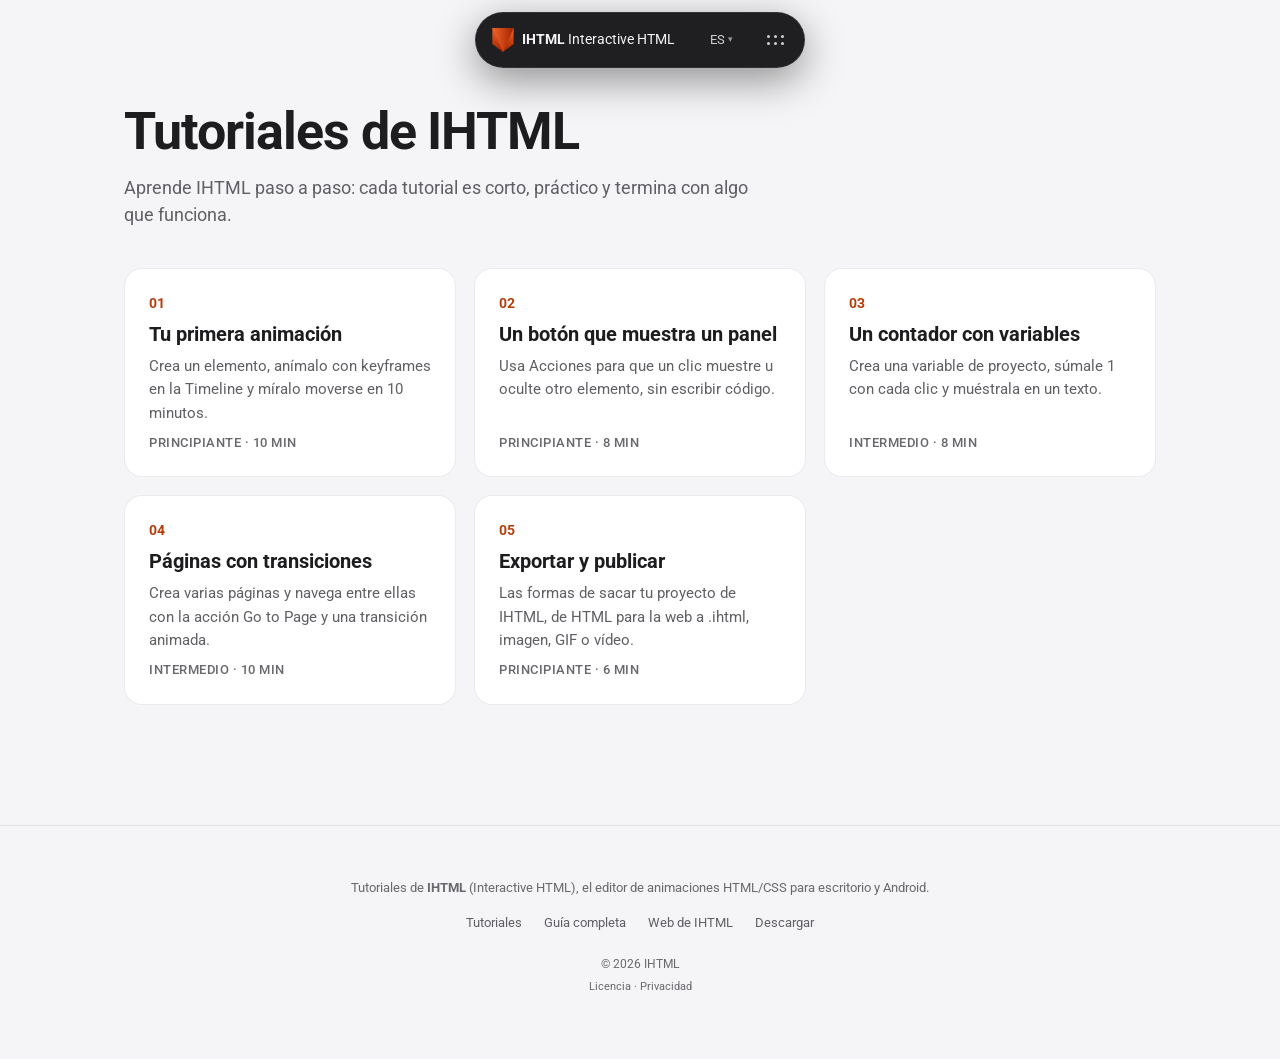
==== index.html @ 7f248a96 "Web de tutoriales de IHTML (es + en): 5 tutoriales iniciales Co-Authored-By: Claude Opus 5.5 <norepl" ====
<!doctype html>
<html lang="es">
  <head>
    <meta charset="UTF-8" />
    <meta name="viewport" content="width=device-width, initial-scale=1.0" />
    <title>Tutoriales de IHTML — aprende a animar HTML sin código</title>
    <meta name="description" content="Tutoriales paso a paso de IHTML (Interactive HTML): animaciones con keyframes, botones interactivos, variables, páginas y exportación a HTML." />
    <meta name="robots" content="index, follow" />
    <link rel="canonical" href="https://ihtml.es/" />
    <link rel="alternate" hreflang="es" href="https://ihtml.es/" />
    <link rel="alternate" hreflang="en" href="https://ihtml.es/en/" />
    <link rel="alternate" hreflang="x-default" href="https://ihtml.es/" />
    <link rel="icon" type="image/svg+xml" href="assets/favicon.svg" />
    <meta property="og:type" content="website" />
    <meta property="og:site_name" content="Tutoriales de IHTML" />
    <meta property="og:locale" content="es_ES" />
    <meta property="og:title" content="Tutoriales de IHTML — aprende a animar HTML sin código" />
    <meta property="og:description" content="Tutoriales paso a paso de IHTML (Interactive HTML): animaciones con keyframes, botones interactivos, variables, páginas y exportación a HTML." />
    <meta property="og:url" content="https://ihtml.es/" />
    <meta property="og:image" content="https://ihtml.eu/assets/og-image.png" />
    <meta name="twitter:card" content="summary_large_image" />
    <link rel="preconnect" href="https://fonts.googleapis.com" />
    <link rel="preconnect" href="https://fonts.gstatic.com" crossorigin />
    <link href="https://fonts.googleapis.com/css2?family=Roboto:wght@400;500;700&display=swap" rel="stylesheet" />
    <link rel="stylesheet" href="assets/estilos.css" />
    <link rel="stylesheet" href="assets/tutorial.css" />
    <script type="application/ld+json">
{
  "@context": "https://schema.org",
  "@type": "CollectionPage",
  "name": "Tutoriales de IHTML",
  "description": "Tutoriales paso a paso de IHTML (Interactive HTML): animaciones con keyframes, botones interactivos, variables, páginas y exportación a HTML.",
  "inLanguage": "es",
  "url": "https://ihtml.es/",
  "hasPart": [
    {
      "@type": "HowTo",
      "name": "Tu primera animación",
      "url": "https://ihtml.es/primera-animacion.html"
    },
    {
      "@type": "HowTo",
      "name": "Un botón que muestra un panel",
      "url": "https://ihtml.es/boton-interactivo.html"
    },
    {
      "@type": "HowTo",
      "name": "Un contador con variables",
      "url": "https://ihtml.es/contador.html"
    },
    {
      "@type": "HowTo",
      "name": "Páginas con transiciones",
      "url": "https://ihtml.es/paginas-transiciones.html"
    },
    {
      "@type": "HowTo",
      "name": "Exportar y publicar",
      "url": "https://ihtml.es/exportar-publicar.html"
    }
  ]
}
    </script>
  </head>
  <body>
    <a class="skip-link" href="#contenido">Saltar al contenido</a>
    <header class="island">
      <button class="island-dot" aria-label="Menú" aria-expanded="false"></button>
      <a class="brand" href="index.html">
        <svg viewBox="0 0 555 625" aria-hidden="true" focusable="false">
          <defs>
            <linearGradient id="logoGrad" x1="277" y1="0" x2="277" y2="625" gradientUnits="userSpaceOnUse">
              <stop stop-color="#f16529" />
              <stop offset="1" stop-color="#a12100" />
            </linearGradient>
            <linearGradient id="logoGradH" x1="0" y1="312" x2="555" y2="312" gradientUnits="userSpaceOnUse">
              <stop stop-color="#f16529" />
              <stop offset="1" stop-color="#a12100" />
            </linearGradient>
          </defs>
          <path fill="url(#logoGrad)" d="M0 0H554.15V416.48L277.07 624.08 0 416.48Z" />
          <path fill="url(#logoGradH)" d="M554.15 0 277.07 624.08 0 0Z" />
        </svg>
        <span class="logo-text"><b>IHTML</b>&nbsp;Interactive HTML</span>
      </a>
      <div class="island-menu-wrap">
        <nav class="island-menu">
          <a href="index.html" class="is-activo">Tutoriales</a>
          <a href="https://ihtml.eu/es/guia-usuario.html">Guía completa</a>
          <a href="https://ihtml.eu/es/">Web de IHTML</a>
          <a class="is-cta" href="https://ihtml.eu/es/descargas.html">Descargar</a>
        </nav>
      </div>
      <div class="lang-switch">
        <button class="lang-switch-btn" type="button" aria-label="Idioma: Español" aria-haspopup="true" aria-expanded="false">
          ES<span class="lang-switch-caret" aria-hidden="true">▾</span>
        </button>
        <div class="lang-switch-menu">
          <a href="en/index.html" lang="en">English</a>
          <a href="#" class="is-activo" lang="es">Español</a>
        </div>
      </div>
    </header>

    <div class="wrap">
      <main id="contenido" class="tutoriales">
        <h1>Tutoriales de IHTML</h1>
        <p class="intro">Aprende IHTML paso a paso: cada tutorial es corto, práctico y termina con algo que funciona.</p>
        <div class="tuto-grid">
        <a class="tuto-card" href="primera-animacion.html">
          <span class="tuto-num">01</span>
          <h2>Tu primera animación</h2>
          <p>Crea un elemento, anímalo con keyframes en la Timeline y míralo moverse en 10 minutos.</p>
          <span class="tuto-meta">Principiante · 10 min</span>
        </a>
        <a class="tuto-card" href="boton-interactivo.html">
          <span class="tuto-num">02</span>
          <h2>Un botón que muestra un panel</h2>
          <p>Usa Acciones para que un clic muestre u oculte otro elemento, sin escribir código.</p>
          <span class="tuto-meta">Principiante · 8 min</span>
        </a>
        <a class="tuto-card" href="contador.html">
          <span class="tuto-num">03</span>
          <h2>Un contador con variables</h2>
          <p>Crea una variable de proyecto, súmale 1 con cada clic y muéstrala en un texto.</p>
          <span class="tuto-meta">Intermedio · 8 min</span>
        </a>
        <a class="tuto-card" href="paginas-transiciones.html">
          <span class="tuto-num">04</span>
          <h2>Páginas con transiciones</h2>
          <p>Crea varias páginas y navega entre ellas con la acción Go to Page y una transición animada.</p>
          <span class="tuto-meta">Intermedio · 10 min</span>
        </a>
        <a class="tuto-card" href="exportar-publicar.html">
          <span class="tuto-num">05</span>
          <h2>Exportar y publicar</h2>
          <p>Las formas de sacar tu proyecto de IHTML, de HTML para la web a .ihtml, imagen, GIF o vídeo.</p>
          <span class="tuto-meta">Principiante · 6 min</span>
        </a>
        </div>
      </main>
    </div>

    <footer>
      <p>Tutoriales de <b>IHTML</b> (Interactive HTML), el editor de animaciones HTML/CSS para escritorio y Android.</p>
      <div class="docs">
        <a href="index.html">Tutoriales</a>
        <a href="https://ihtml.eu/es/guia-usuario.html">Guía completa</a>
        <a href="https://ihtml.eu/es/">Web de IHTML</a>
        <a href="https://ihtml.eu/es/descargas.html">Descargar</a>
      </div>
      <p class="footer-credit">© 2026 IHTML</p>
      <p class="legal-links"><a href="https://ihtml.eu/es/licencia.html">Licencia</a> · <a href="https://ihtml.eu/es/privacidad.html">Privacidad</a></p>
    </footer>

    <script>
      const isla = document.querySelector('.island');
      const islaBot = document.querySelector('.island-dot');
      if (isla && islaBot) {
        islaBot.addEventListener('click', () => {
          const abierto = isla.classList.toggle('is-abierto');
          islaBot.setAttribute('aria-expanded', abierto);
        });
        document.addEventListener('click', (e) => {
          if (isla.contains(e.target)) return;
          isla.classList.remove('is-abierto');
          islaBot.setAttribute('aria-expanded', 'false');
        });
      }
      document.querySelectorAll('.lang-switch').forEach((ls) => {
        const btn = ls.querySelector('.lang-switch-btn');
        btn.addEventListener('click', (e) => {
          e.stopPropagation();
          const open = ls.classList.toggle('is-abierto');
          btn.setAttribute('aria-expanded', open);
        });
      });
      document.addEventListener('click', (e) => {
        document.querySelectorAll('.lang-switch.is-abierto').forEach((ls) => {
          if (ls.contains(e.target)) return;
          ls.classList.remove('is-abierto');
          ls.querySelector('.lang-switch-btn').setAttribute('aria-expanded', 'false');
        });
      });
    </script>
  </body>
</html>
---- assets/estilos.css ----
/* ============================================================
   IHTML — sitio web · estética Apple (claro, aire, tipografía)
   ============================================================ */

:root {
  --bg: #f5f5f7;
  --bg-alt: #ffffff;
  --ink: #1d1d1f;
  --ink-2: #5f5f64;
  --ink-3: #68686d;
  --line: rgba(0, 0, 0, 0.08);
  --line-strong: rgba(0, 0, 0, 0.14);
  --accent: #f97316;
  /* Naranja para TEXTO sobre fondo claro (WCAG AA 4.5:1); --accent queda para fondos/bordes/logo. */
  --accent-text: #b93d0a;
  --accent-2: #fbbf24;
  --grad: linear-gradient(120deg, #f97316, #fbbf24);
  --dark: #000000;
  --dark-card: #161617;
  --font: Roboto, -apple-system, BlinkMacSystemFont, 'Segoe UI', Arial, sans-serif;
  --mono: ui-monospace, 'SF Mono', 'Cascadia Mono', Consolas, Menlo, monospace;
  --radius: 18px;
}

* {
  box-sizing: border-box;
}

html {
  scroll-behavior: smooth;
}

body {
  margin: 0;
  background: var(--bg);
  color: var(--ink);
  font-family: var(--font);
  font-size: 17px;
  line-height: 1.5;
  -webkit-font-smoothing: antialiased;
  text-rendering: optimizeLegibility;
}

::selection {
  background: rgba(249, 115, 22, 0.22);
}

a {
  color: inherit;
}

.container {
  max-width: 1080px;
  margin: 0 auto;
  padding: 0 24px;
}

/* ---------- Navegación: Dynamic Island (estilo Apple) ---------- */

.island {
  position: fixed;
  top: 12px;
  /* Centrada con left/right + margin auto (NO left:50% + translateX): con
     left:50% el navegador le da solo media pantalla de ancho disponible y
     el menu abierto se cortaba ("Pre...", sin "Suscribirme") aun en 1280px. */
  left: 12px;
  right: 12px;
  margin-inline: auto;
  width: fit-content;
  z-index: 100;
  display: flex;
  align-items: center;
  gap: 12px;
  max-width: calc(100vw - 24px);
  padding: 10px 16px;
  border-radius: 999px;
  background: rgba(20, 20, 23, 0.95);
  -webkit-backdrop-filter: blur(26px) saturate(180%);
  backdrop-filter: blur(26px) saturate(180%);
  border: 1px solid rgba(255, 255, 255, 0.09);
  box-shadow: 0 12px 40px rgba(0, 0, 0, 0.42);
  color: #f5f5f7;
}

/* Botón que abre/cierra el menú en touch (sin :hover) — antes era un
   punto naranja pulsante, después 2 líneas. Ahora: grilla de 6 puntos
   (icono "más opciones"), a la derecha del todo (order al final del
   flex del .island) y con más espacio de respiro alrededor. La caja
   entera es el área de clic real — los puntos son solo el dibujo. */
.island-dot {
  order: 10;
  position: relative;
  flex: none;
  width: 26px;
  height: 20px;
  margin-left: 6px;
  padding: 0;
  border: none;
  background: transparent;
  cursor: pointer;
}

.island-dot::before {
  content: '';
  position: absolute;
  top: 5px;
  left: 5px;
  width: 3px;
  height: 3px;
  border-radius: 50%;
  background: rgba(245, 245, 247, 0.82);
  box-shadow:
    7px 0 0 rgba(245, 245, 247, 0.82),
    14px 0 0 rgba(245, 245, 247, 0.82),
    0 7px 0 rgba(245, 245, 247, 0.82),
    7px 7px 0 rgba(245, 245, 247, 0.82),
    14px 7px 0 rgba(245, 245, 247, 0.82);
}

.island .brand {
  display: flex;
  align-items: center;
  gap: 8px;
  text-decoration: none;
  color: #f5f5f7;
}

.island .brand svg {
  width: 22px;
  height: 24px;
  display: block;
}

.island .logo-text {
  font-size: 14px;
  color: #f5f5f7;
  /* "IHTML Interactive HTML" siempre en UNA linea (antes "HTML" caia abajo). */
  white-space: nowrap;
}

.island .brand {
  flex: none;
}

.island-menu-wrap {
  display: grid;
  grid-template-columns: 0fr;
  opacity: 0;
  pointer-events: none;
  transition:
    grid-template-columns 0.55s cubic-bezier(0.32, 0.72, 0, 1),
    opacity 0.3s ease;
}

.island.is-abierto .island-menu-wrap {
  grid-template-columns: 1fr;
  opacity: 1;
  pointer-events: auto;
}

.island-menu {
  overflow: hidden;
  white-space: nowrap;
  display: flex;
  align-items: center;
  gap: 2px;
}

.island-menu a {
  font-size: 13px;
  color: rgba(245, 245, 247, 0.82);
  text-decoration: none;
  padding: 7px 11px;
  border-radius: 999px;
  opacity: 0;
  transform: translateX(-10px);
  transition:
    opacity 0.35s ease,
    transform 0.5s cubic-bezier(0.32, 0.72, 0, 1),
    color 0.2s ease,
    background 0.2s ease;
}

.island.is-abierto .island-menu a {
  opacity: 1;
  transform: none;
}

.island.is-abierto .island-menu a:nth-child(1) {
  transition-delay: 0.04s;
}
.island.is-abierto .island-menu a:nth-child(2) {
  transition-delay: 0.09s;
}
.island.is-abierto .island-menu a:nth-child(3) {
  transition-delay: 0.14s;
}
.island.is-abierto .island-menu a:nth-child(4) {
  transition-delay: 0.19s;
}
.island.is-abierto .island-menu a:nth-child(5) {
  transition-delay: 0.24s;
}
.island.is-abierto .island-menu a:nth-child(6) {
  transition-delay: 0.29s;
}
.island.is-abierto .island-menu a:nth-child(7) {
  transition-delay: 0.34s;
}

.island-menu a:hover {
  color: #fff;
  background: rgba(255, 255, 255, 0.1);
}

.island-menu a.is-activo {
  color: #fbbf24;
}

.island-menu a.is-cta {
  background: var(--accent);
  color: #fff;
  font-weight: 500;
}

.island-menu a.is-cta:hover {
  background: #fb923c;
}

@media (hover: hover) {
  .island:hover .island-menu-wrap {
    grid-template-columns: 1fr;
    opacity: 1;
    pointer-events: auto;
    visibility: visible;
  }
  .island:hover .island-menu a {
    opacity: 1;
    transform: none;
  }
}

/* ---------- Hero ---------- */

.hero {
  padding: 160px 24px 0;
  text-align: center;
}

.hero h1 {
  font-size: clamp(44px, 7vw, 82px);
  font-weight: 700;
  letter-spacing: -0.035em;
  line-height: 1.03;
  margin: 20px auto 18px;
  max-width: 950px;
}

.grad {
  /* Degradado del titulo: >= 3:1 sobre el fondo claro en todo el recorrido
     (WCAG 1.4.3, texto grande). El de --grad (naranja->amarillo) bajaba a 1.5:1. */
  background: linear-gradient(120deg, #ea580c, #c2410c);
  -webkit-background-clip: text;
  background-clip: text;
  color: transparent;
}

.hero .tagline {
  font-size: clamp(17px, 2vw, 21px);
  line-height: 1.55;
  color: var(--ink-2);
  max-width: 660px;
  margin: 0 auto;
}

.ctas {
  display: flex;
  flex-wrap: wrap;
  gap: 12px;
  justify-content: center;
  margin-top: 30px;
}

/* ---------- Botones (píldoras estilo Apple) ---------- */

.btn {
  display: inline-flex;
  align-items: center;
  gap: 6px;
  border-radius: 980px;
  padding: 12px 24px;
  font-size: 15px;
  font-weight: 500;
  text-decoration: none;
  transition:
    transform 0.2s ease,
    background 0.2s ease,
    box-shadow 0.2s ease,
    opacity 0.2s ease;
}

.btn.primario {
  background: var(--ink);
  color: #fff;
}

.btn.primario:hover {
  background: #000;
  transform: scale(1.03);
}

.btn:not(.primario) {
  background: #fff;
  color: var(--ink);
  border: 1px solid var(--line-strong);
}

.btn:not(.primario):hover {
  background: #fafafa;
  transform: scale(1.03);
}

/* ---------- Ventana con captura de pantalla ---------- */

.mock {
  max-width: 1040px;
  margin: 60px auto 0;
  border-radius: 20px;
  border: 1px solid var(--line-strong);
  background: #fff;
  box-shadow: 0 40px 100px rgba(0, 0, 0, 0.16);
  overflow: hidden;
  text-align: left;
}

.mock > img {
  display: block;
  width: 100%;
  height: auto;
}

.mock-bar {
  display: flex;
  align-items: center;
  gap: 8px;
  padding: 11px 16px;
  border-bottom: 1px solid var(--line);
  background: #fafafa;
}

.dot {
  width: 11px;
  height: 11px;
  border-radius: 50%;
}
.dot.r {
  background: #ff5f57;
}
.dot.y {
  background: #febc2e;
}
.dot.g {
  background: #28c840;
}

.mock-url {
  margin-left: 10px;
  font-size: 12.5px;
  color: var(--ink-3);
  background: #f0f0f2;
  border: 1px solid var(--line);
  border-radius: 7px;
  padding: 3px 12px;
  font-family: var(--mono);
}

/* ---------- Galería de capturas ---------- */

.galeria {
  display: grid;
  gap: 22px;
  max-width: 1000px;
  margin: 44px auto 0;
}

.galeria.dos {
  grid-template-columns: 1fr 1fr;
}

.shot {
  margin: 0;
  border: 1px solid var(--line);
  border-radius: var(--radius);
  overflow: hidden;
  background: #fff;
  text-align: left;
}

.shot img {
  display: block;
  width: 100%;
  height: auto;
  border-bottom: 1px solid var(--line);
}

.shot figcaption {
  padding: 14px 18px 16px;
  font-size: 14px;
  line-height: 1.55;
  color: var(--ink-2);
}

.shot figcaption b {
  color: var(--ink);
  font-weight: 600;
}

.shot.ancha {
  grid-column: 1 / -1;
}

.dark .shot {
  background: var(--dark-card);
  border-color: rgba(255, 255, 255, 0.1);
}
.dark .shot img {
  border-bottom-color: rgba(255, 255, 255, 0.1);
}
.dark .shot figcaption {
  color: #a1a1a6;
}
.dark .shot figcaption b {
  color: #f5f5f7;
}

@media (max-width: 760px) {
  .galeria.dos {
    grid-template-columns: 1fr;
  }
}

/* ---------- Secciones ---------- */

section {
  padding: 110px 24px;
}
section#empezar,
section#guia {
  background: #fff;
}

.kicker {
  font-size: 14px;
  font-weight: 600;
  letter-spacing: 0.1em;
  text-transform: uppercase;
  color: var(--accent-text);
  margin: 0;
}

section h2,
.h-seccion {
  font-size: clamp(30px, 4.5vw, 46px);
  font-weight: 700;
  letter-spacing: -0.025em;
  line-height: 1.08;
  margin: 10px 0 0;
}

.sub {
  font-size: 19px;
  color: var(--ink-2);
  margin: 14px auto 44px;
  max-width: 620px;
}

.centrado {
  text-align: center;
}
.centrado .sub {
  margin-left: auto;
  margin-right: auto;
}

/* ---------- Grid de tarjetas ---------- */

.grid {
  display: grid;
  grid-template-columns: repeat(3, 1fr);
  gap: 16px;
}

.card {
  background: #fff;
  border: 1px solid var(--line);
  border-radius: var(--radius);
  padding: 30px 28px;
  transition:
    transform 0.35s cubic-bezier(0.2, 0.8, 0.2, 1),
    box-shadow 0.35s ease;
}

.card:hover {
  transform: translateY(-4px);
  box-shadow: 0 20px 45px rgba(0, 0, 0, 0.09);
}

.icono {
  flex: none;
  width: 44px;
  height: 44px;
  border-radius: 13px;
  background: var(--grad);
  color: #fff;
  display: flex;
  align-items: center;
  justify-content: center;
  box-shadow: 0 8px 20px rgba(249, 115, 22, 0.3);
}

.card h3 {
  display: flex;
  align-items: center;
  gap: 14px;
  font-size: 18px;
  font-weight: 650;
  letter-spacing: -0.014em;
  margin: 0 0 8px;
}

.card p {
  font-size: 15px;
  line-height: 1.6;
  color: var(--ink-2);
  margin: 0;
}

.card code,
.card a {
  color: var(--accent-text);
}

/* ---------- Sección oscura (estilo productos Apple) ---------- */

.dark {
  background: #000;
  color: #f5f5f7;
}

.dark .kicker {
  color: var(--accent-2);
}

.dark h2 {
  color: #f5f5f7;
}

.dark .sub {
  color: #a1a1a6;
}

.dark .card code,
.dark .card a {
  color: var(--accent);
}

.dark .card {
  background: var(--dark-card);
  border-color: rgba(255, 255, 255, 0.1);
}

.dark .card:hover {
  box-shadow: 0 24px 50px rgba(0, 0, 0, 0.7);
}

.dark .card p {
  color: #a1a1a6;
}

.enlace-after {
  display: inline-flex;
  align-items: center;
  gap: 5px;
  margin-top: 16px;
  font-size: 15px;
  font-weight: 500;
  color: #f5f5f7;
  text-decoration: none;
}

.enlace-after:hover {
  text-decoration: underline;
  text-underline-offset: 4px;
}

/* Ajuste: bloques de código/tablas se alinean a la izquierda
   aunque la sección esté centrada */
section.centrado pre,
section.centrado .tabla-wrap {
  text-align: left;
  margin-left: auto;
  margin-right: auto;
}

/* ---------- Pasos numerados ---------- */

.pasos {
  counter-reset: paso;
  list-style: none;
  margin: 0;
  padding: 0;
}

.pasos li {
  counter-increment: paso;
  position: relative;
  padding: 0 0 18px 56px;
  font-size: 15.5px;
  line-height: 1.6;
  color: var(--ink-2);
}

.pasos li::before {
  content: counter(paso, decimal-leading-zero);
  position: absolute;
  left: 0;
  top: 0;
  width: 38px;
  height: 38px;
  border-radius: 50%;
  background: #fff;
  border: 1px solid var(--line-strong);
  color: var(--accent-text);
  font-weight: 650;
  font-size: 14px;
  display: flex;
  align-items: center;
  justify-content: center;
}

.pasos b {
  color: var(--ink);
}

/* ---------- Código, tablas ---------- */

pre {
  margin: 22px 0;
  padding: 18px 22px;
  background: #f5f5f7;
  border: 1px solid var(--line);
  border-radius: 14px;
  font-family: var(--mono);
  font-size: 14px;
  line-height: 1.65;
  overflow: auto;
  color: var(--ink);
}

code {
  font-family: var(--mono);
  font-size: 0.875em;
  background: rgba(0, 0, 0, 0.055);
  border-radius: 6px;
  padding: 2px 6px;
}

.cm {
  color: var(--ink-3);
}

.tabla-wrap {
  background: #fff;
  border: 1px solid var(--line);
  border-radius: 16px;
  overflow: hidden;
  margin: 22px 0;
}

.tabla-wrap table {
  width: 100%;
  border-collapse: collapse;
  font-size: 14.5px;
}

.tabla-wrap th {
  text-align: left;
  font-size: 12px;
  font-weight: 600;
  text-transform: uppercase;
  letter-spacing: 0.07em;
  color: var(--ink-3);
  padding: 12px 18px;
  background: #fafafa;
  border-bottom: 1px solid var(--line);
}

.tabla-wrap td {
  padding: 13px 18px;
  border-top: 1px solid var(--line);
  color: var(--ink-2);
  line-height: 1.55;
  vertical-align: top;
}

.tabla-wrap td code {
  color: var(--ink);
}
.tabla-wrap tr:hover td {
  background: #fafafa;
}

/* ---------- Guía de usuario (layout con TOC) ---------- */

.layout-guia {
  display: flex;
  gap: 56px;
  max-width: 1080px;
  margin: 0 auto;
  padding: 104px 24px 120px;
}

.toc {
  flex: none;
  width: 232px;
  position: sticky;
  top: 88px;
  align-self: flex-start;
  max-height: calc(100vh - 120px);
  overflow: auto;
  padding-right: 8px;
}

.toc .titulo {
  font-size: 13px;
  font-weight: 650;
  letter-spacing: 0.05em;
  text-transform: uppercase;
  color: var(--ink-3);
  margin: 0 0 12px;
}

.toc ul {
  list-style: none;
  margin: 0;
  padding: 0;
}

.toc li {
  margin: 1px 0;
}

.toc a {
  display: block;
  font-size: 13.5px;
  color: var(--ink-2);
  text-decoration: none;
  padding: 5px 10px;
  border-radius: 9px;
  line-height: 1.35;
  transition:
    color 0.15s ease,
    background 0.15s ease;
}

.toc a:hover {
  color: var(--ink);
  background: rgba(0, 0, 0, 0.045);
}

.toc li li a {
  padding-left: 24px;
  font-size: 12.5px;
  color: var(--ink-3);
}

.toc li li a:hover {
  color: var(--ink);
}

main.guia {
  flex: 1;
  min-width: 0;
}

.guia h1 {
  font-size: clamp(34px, 5vw, 52px);
  font-weight: 700;
  letter-spacing: -0.028em;
  line-height: 1.06;
  margin: 6px 0 16px;
}

.guia .intro {
  font-size: 17px;
  color: var(--ink-2);
  line-height: 1.6;
}

.guia h2 {
  font-size: clamp(26px, 3.4vw, 36px);
  font-weight: 700;
  letter-spacing: -0.022em;
  margin: 72px 0 14px;
  padding-top: 72px;
  border-top: 1px solid var(--line);
}

.guia h2:first-of-type {
  margin-top: 56px;
}

.guia h3 {
  font-size: 22px;
  font-weight: 650;
  letter-spacing: -0.015em;
  margin: 44px 0 10px;
}

.guia h4 {
  font-size: 17px;
  font-weight: 650;
  margin: 36px 0 8px;
}

.guia p {
  font-size: 15.5px;
  line-height: 1.7;
  color: #3a3a3c;
  margin: 10px 0;
}

.guia b {
  color: var(--ink);
}

.guia ul,
.guia ol {
  color: #3a3a3c;
  font-size: 15.5px;
  line-height: 1.7;
}

.guia li {
  margin: 5px 0;
}

.guia a {
  color: var(--ink);
  text-decoration: underline;
  text-decoration-color: rgba(249, 115, 22, 0.45);
  text-underline-offset: 3px;
  transition: text-decoration-color 0.15s ease;
}

.guia a:hover {
  text-decoration-color: var(--accent);
}

.guia pre {
  margin: 18px 0;
  background: #f5f5f7;
  border: 1px solid var(--line);
  border-radius: 14px;
  padding: 16px 20px;
  font-size: 13px;
}

.guia .nota {
  background: #fff7ed;
  border: 1px solid #ffedd5;
  border-radius: 14px;
  padding: 15px 20px;
  margin: 22px 0;
  font-size: 14.5px;
  line-height: 1.6;
  color: #7c2d12;
}

.guia .nota code {
  background: rgba(249, 115, 22, 0.12);
  color: #7c2d12;
}

.guia .pasos li {
  color: #3a3a3c;
  font-size: 15.5px;
}

.guia .tabla-wrap {
  margin: 18px 0;
}

.guia .tabla-wrap:first-of-type {
  margin-top: 0;
}

/* ---------- Plataformas (app local) ---------- */

.plataformas {
  display: grid;
  grid-template-columns: repeat(4, 1fr);
  gap: 16px;
  max-width: 820px;
  margin: 0 auto;
}

.plataforma {
  background: #fff;
  border: 1px solid var(--line);
  border-radius: 22px;
  padding: 26px 18px 22px;
  text-align: center;
}

.plataforma svg {
  width: 30px;
  height: 30px;
  color: var(--ink);
}

.plataforma b {
  display: block;
  font-size: 14.5px;
  margin-top: 10px;
}

.plataforma small {
  display: block;
  font-size: 12px;
  color: var(--ink-3);
  margin-top: 2px;
}

.plataforma .btn {
  margin-top: 14px;
  padding: 8px 18px;
  font-size: 13px;
}

.plataforma .dl-mirror {
  display: block;
  margin-top: 10px;
  font-size: 12px;
  color: var(--ink-3);
  text-decoration: underline;
  text-underline-offset: 2px;
}
.plataforma .dl-mirror[hidden] {
  display: none;
}
.plataforma .dl-mirror:hover {
  color: var(--accent-text);
}

.plataforma.es-tuyo {
  border-color: var(--accent);
  box-shadow: 0 12px 34px rgba(249, 115, 22, 0.16);
}

.plataforma.es-tuyo .btn {
  background: var(--ink);
  color: #fff;
  border-color: transparent;
}

.dl-nota {
  font-size: 13px;
  color: var(--ink-3);
  margin: 22px auto 0;
  max-width: 620px;
}

/* ---------- Capturas dentro de la guía ---------- */

.guia figure.captura {
  margin: 22px 0;
  border: 1px solid var(--line);
  border-radius: 14px;
  overflow: hidden;
  background: #fff;
}

.guia figure.captura img {
  display: block;
  width: 100%;
  height: auto;
}

.guia figure.captura figcaption {
  padding: 11px 16px 13px;
  font-size: 13px;
  color: var(--ink-3);
  border-top: 1px solid var(--line);
}

/* ---------- Precio ---------- */

.precios {
  display: grid;
  grid-template-columns: repeat(auto-fit, minmax(250px, 1fr));
  gap: 18px;
  max-width: 720px;
  margin: 0 auto;
  text-align: left;
}

.precio-card {
  background: #fff;
  border: 1px solid var(--line);
  border-radius: 26px;
  padding: 30px 28px;
}

.precio-card.es-destacada {
  background: #000;
  color: #f5f5f7;
  border-color: #000;
  box-shadow: 0 24px 60px rgba(0, 0, 0, 0.28);
}

.precio-nombre {
  font-size: 13px;
  font-weight: 600;
  letter-spacing: 0.06em;
  text-transform: uppercase;
  margin: 0;
}

.precio-card.es-destacada .precio-nombre {
  color: var(--accent-2);
}

.precio-valor {
  font-size: clamp(40px, 5.5vw, 56px);
  font-weight: 700;
  letter-spacing: -0.03em;
  line-height: 1.05;
  margin: 10px 0 2px;
}

.precio-valor small {
  font-size: 17px;
  font-weight: 500;
  color: var(--ink-2);
  letter-spacing: 0;
}

.precio-card.es-destacada .precio-valor small {
  color: #a1a1a6;
}

.precio-card ul {
  list-style: none;
  margin: 16px 0 20px;
  padding: 0;
}

.precio-card li {
  position: relative;
  padding: 5px 0 5px 24px;
  font-size: 14px;
  color: var(--ink-2);
}

.precio-card.es-destacada li {
  color: #d2d2d7;
}

.precio-card li::before {
  content: '\2713';
  position: absolute;
  left: 0;
  color: var(--accent-text);
  font-weight: 700;
}

.precio-card.es-destacada li::before {
  color: var(--accent-2);
}

.precio-nota {
  font-size: 12.5px;
  color: var(--ink-3);
  margin: 14px 0 0;
}

/* ---------- Footer ---------- */

footer {
  border-top: 1px solid var(--line);
  padding: 52px 24px 64px;
  text-align: center;
  font-size: 13px;
  color: var(--ink-3);
}

footer p {
  margin: 0;
}

footer .legal-links {
  margin-top: 6px;
  font-size: 11px;
  color: var(--ink-3);
}
footer .legal-links a {
  color: inherit;
  text-decoration: none;
}
footer .legal-links a:hover {
  text-decoration: underline;
}

footer .footer-credit {
  margin-top: 22px;
  font-size: 12px;
  color: var(--ink-3);
}

footer .docs {
  display: flex;
  flex-wrap: wrap;
  gap: 22px;
  justify-content: center;
  margin-top: 16px;
}

footer .docs a {
  color: var(--ink-2);
  text-decoration: none;
  transition: color 0.2s ease;
}

footer .docs a:hover {
  color: var(--ink);
  text-decoration: underline;
  text-underline-offset: 4px;
}

/* ---------- Roadmap ---------- */

.ruta {
  list-style: none;
  margin: 34px auto 0;
  padding: 0;
  max-width: 680px;
  display: grid;
  gap: 12px;
  text-align: left;
}

.ruta li {
  border: 1px solid var(--line);
  border-radius: 16px;
  padding: 16px 18px;
  background: #fff;
  display: grid;
  gap: 5px;
  transition:
    border-color 0.2s ease,
    transform 0.2s ease;
}

.ruta li:hover {
  border-color: var(--accent);
  transform: translateY(-2px);
}

.ruta b {
  font-size: 15px;
  color: var(--ink);
}

.ruta span {
  font-size: 13.5px;
  color: var(--ink-2);
  line-height: 1.55;
}

.tag-hecho {
  display: inline-block;
  margin-left: 8px;
  padding: 2px 9px;
  border-radius: 980px;
  background: var(--grad);
  color: #fff;
  font-size: 11px;
  font-weight: 600;
  letter-spacing: 0.02em;
  vertical-align: middle;
}

/* ---------- Foro (antes redes sociales) ---------- */

.social-g {
  display: flex;
  flex-wrap: wrap;
  gap: 10px;
  justify-content: center;
  margin-top: 28px;
}

.social-g .btn {
  display: inline-flex;
  align-items: center;
  gap: 8px;
}

.social-g svg {
  width: 16px;
  height: 16px;
}

footer .social {
  display: flex;
  gap: 14px;
  justify-content: center;
  margin-top: 18px;
}

footer .social a {
  display: inline-flex;
  align-items: center;
  gap: 8px;
  height: 34px;
  padding: 0 14px;
  border-radius: 999px;
  text-decoration: none;
  font-weight: 500;
  border: 1px solid var(--line);
  color: var(--ink-2);
  transition:
    color 0.2s ease,
    background 0.2s ease,
    border-color 0.2s ease;
}

footer .social a:hover {
  color: #fff;
  background: var(--ink);
  border-color: var(--ink);
}

footer .social svg {
  width: 16px;
  height: 16px;
}

/* ---------- Animación de aparición ---------- */

.reveal {
  opacity: 0;
  transform: translateY(26px);
  transition:
    opacity 0.9s cubic-bezier(0.16, 1, 0.3, 1),
    transform 0.9s cubic-bezier(0.16, 1, 0.3, 1);
}

.reveal.visible {
  opacity: 1;
  transform: none;
}

/* ---------- Responsive ---------- */

@media (max-width: 900px) {
  .grid {
    grid-template-columns: repeat(2, 1fr);
  }
  .layout-guia {
    flex-direction: column;
    gap: 32px;
  }
  .toc {
    position: static;
    width: 100%;
    max-height: none;
  }
}

@media (max-width: 640px) {
  .hero {
    padding-top: 130px;
  }
  section {
    padding: 72px 20px;
  }
  .grid {
    grid-template-columns: 1fr;
  }
  .plataformas {
    grid-template-columns: repeat(2, 1fr);
  }
  .precios {
    grid-template-columns: 1fr;
  }
  .layout-guia {
    padding-top: 32px;
  }
  .guia h2 {
    margin-top: 52px;
    padding-top: 52px;
  }
}

/* ---------- Preguntas frecuentes (FAQ / AEO) ---------- */

.faq {
  max-width: 760px;
  margin: 28px auto 0;
  text-align: left;
}

.faq details {
  background: var(--bg-alt);
  border: 1px solid var(--line);
  border-radius: 14px;
  padding: 16px 20px;
  margin-bottom: 12px;
  transition: border-color 0.2s ease;
}

.faq details[open] {
  border-color: var(--line-strong);
}

.faq summary {
  cursor: pointer;
  font-weight: 500;
  font-size: 17px;
  list-style: none;
  display: flex;
  justify-content: space-between;
  align-items: center;
  gap: 12px;
}

.faq summary::-webkit-details-marker {
  display: none;
}

.faq summary::after {
  content: '+';
  font-size: 20px;
  line-height: 1;
  color: var(--accent-text);
  transition: transform 0.2s ease;
}

.faq details[open] summary::after {
  transform: rotate(45deg);
}

.faq details p {
  margin: 12px 0 0;
  color: var(--ink-2);
}

@media (prefers-color-scheme: dark) {
  .faq details {
    background: var(--dark-card);
    border-color: rgba(255, 255, 255, 0.1);
  }
  .faq details[open] {
    border-color: rgba(255, 255, 255, 0.2);
  }
  .faq details p {
    color: #a1a1a6;
  }
}

/* ============================================================
   Más vida: hover de tarjetas con más carácter, aparición en
   cascada y precio destacado que respira.
   ============================================================ */

/* --- Tarjetas de características: hover con más carácter --- */
.card:hover {
  transform: translateY(-6px);
  box-shadow: 0 24px 50px rgba(0, 0, 0, 0.12);
}

.card .icono {
  transition:
    transform 0.45s cubic-bezier(0.34, 1.56, 0.64, 1),
    box-shadow 0.35s ease;
}

.card:hover .icono {
  transform: scale(1.12) rotate(-8deg);
  box-shadow: 0 14px 30px rgba(249, 115, 22, 0.45);
}

/* --- Aparición en cascada de las tarjetas dentro de una sección --- */
.reveal .card {
  opacity: 0;
  transform: translateY(18px);
  transition:
    opacity 0.6s ease,
    transform 0.6s cubic-bezier(0.16, 1, 0.3, 1);
}

.reveal.visible .card {
  opacity: 1;
  transform: none;
}

.reveal.visible .card:nth-child(1) {
  transition-delay: 0.04s;
}
.reveal.visible .card:nth-child(2) {
  transition-delay: 0.08s;
}
.reveal.visible .card:nth-child(3) {
  transition-delay: 0.12s;
}
.reveal.visible .card:nth-child(4) {
  transition-delay: 0.16s;
}
.reveal.visible .card:nth-child(5) {
  transition-delay: 0.2s;
}
.reveal.visible .card:nth-child(6) {
  transition-delay: 0.24s;
}
.reveal.visible .card:nth-child(7) {
  transition-delay: 0.28s;
}
.reveal.visible .card:nth-child(8) {
  transition-delay: 0.32s;
}
.reveal.visible .card:nth-child(9) {
  transition-delay: 0.36s;
}
.reveal.visible .card:nth-child(10) {
  transition-delay: 0.4s;
}
.reveal.visible .card:nth-child(11) {
  transition-delay: 0.44s;
}
.reveal.visible .card:nth-child(12) {
  transition-delay: 0.48s;
}

/* --- Precio destacado: brillo sutil que respira, sin ser molesto --- */
.precio-card.es-destacada {
  animation: precioRespira 3.4s ease-in-out infinite;
}

@keyframes precioRespira {
  0%,
  100% {
    box-shadow: 0 24px 60px rgba(0, 0, 0, 0.28);
  }
  50% {
    box-shadow:
      0 24px 60px rgba(0, 0, 0, 0.28),
      0 0 34px rgba(249, 115, 22, 0.38);
  }
}

/* Nadie que pidió menos movimiento en su sistema operativo debería
   recibir loops infinitos — se cortan a un estado fijo (la transición
   de hover/scroll sigue andando, es puntual, no un loop). */
@media (prefers-reduced-motion: reduce) {
  .precio-card.es-destacada {
    animation: none;
  }
}

/* ---------- Selector de idioma (dropdown, 8 idiomas) ---------- */
/* Siempre visible, afuera del <nav> colapsable (que tiene overflow:hidden
   para su animacion) — si quedara adentro, el dropdown se corta. Mismo
   truco que .island-dot: order alto en el flex de .island para que caiga
   justo antes del boton de menu, sin importar donde este en el DOM. */
.lang-switch {
  position: relative;
  flex: none;
  order: 9;
}

.lang-switch-btn {
  display: inline-flex;
  align-items: center;
  gap: 3px;
  background: transparent;
  border: none;
  color: rgba(245, 245, 247, 0.82);
  font: inherit;
  font-size: 13px;
  padding: 7px 11px;
  border-radius: 999px;
  cursor: pointer;
  transition:
    color 0.2s ease,
    background 0.2s ease;
}

.lang-switch-btn:hover {
  color: #fff;
  background: rgba(255, 255, 255, 0.1);
}

.lang-switch-caret {
  font-size: 9px;
  opacity: 0.7;
}

.lang-switch-menu {
  position: absolute;
  top: calc(100% + 8px);
  right: 0;
  z-index: 20;
  display: none;
  flex-direction: column;
  gap: 1px;
  min-width: 150px;
  padding: 6px;
  border-radius: 14px;
  background: rgba(20, 20, 23, 0.97);
  -webkit-backdrop-filter: blur(20px) saturate(180%);
  backdrop-filter: blur(20px) saturate(180%);
  border: 1px solid rgba(255, 255, 255, 0.09);
  box-shadow: 0 16px 36px rgba(0, 0, 0, 0.4);
}

.lang-switch.is-abierto .lang-switch-menu {
  display: flex;
}

.lang-switch-menu a {
  padding: 7px 11px;
  border-radius: 9px;
  font-size: 13px;
  color: rgba(245, 245, 247, 0.82);
  text-decoration: none;
  white-space: nowrap;
}

.lang-switch-menu a:hover {
  color: #fff;
  background: rgba(255, 255, 255, 0.1);
}

.lang-switch-menu a.is-activo {
  color: #fbbf24;
}

/* Paginas legales (licencia / privacidad): mismo estilo que la guia, mas compacto. */
.layout-legal {
  max-width: 820px;
}
.guia.legal h2 {
  font-size: clamp(20px, 2.6vw, 26px);
  margin: 40px 0 10px;
  padding-top: 28px;
}
.guia.legal h2:first-of-type {
  margin-top: 32px;
}
.guia.legal h1 + p {
  color: var(--ink-3);
  font-size: 14px;
}
.guia.legal code {
  background: #f5f5f7;
  border-radius: 6px;
  padding: 1px 6px;
  font-size: 0.92em;
}
@media (max-width: 600px) {
  .layout-legal {
    padding-top: 124px;
  }
}

.guia.legal .legal-owner {
  margin-top: 56px;
  padding-top: 16px;
  border-top: 1px solid var(--line);
  font-size: 11.5px;
  line-height: 1.6;
  color: var(--ink-3);
}
.guia.legal .legal-owner a {
  color: inherit;
}

/* ---------- Accesibilidad ---------- */
.skip-link {
  position: absolute;
  left: 16px;
  top: -60px;
  z-index: 1000;
  padding: 10px 16px;
  border-radius: 10px;
  background: var(--ink);
  color: #fff;
  font-weight: 600;
  text-decoration: none;
}
.skip-link:focus {
  top: 16px;
}
:focus-visible {
  outline: 3px solid var(--accent-text);
  outline-offset: 2px;
}
.dark :focus-visible,
.island :focus-visible,
footer .social :focus-visible {
  outline-color: #fbbf24;
}

/* Reflujo a 320 px (WCAG 1.4.10): nada obliga a scroll horizontal. */
.grid > *,
.card {
  min-width: 0;
}
.card,
.guia p,
.guia li,
.guia td,
.faq p {
  overflow-wrap: anywhere;
}
.guia pre,
.guia .tabla-wrap {
  max-width: 100%;
  overflow-x: auto;
}
@media (max-width: 380px) {
  .hero h1 {
    font-size: 38px;
  }
  .hero h1 .grad {
    display: inline-block;
  }
}
/* Menu de la isla cerrado: fuera del orden de Tab (antes se podia enfocar
   enlaces invisibles con opacity 0). Abierto (boton Menu), con el raton
   encima o con el foco dentro: visible. */
.island-menu-wrap {
  visibility: hidden;
}
.island.is-abierto .island-menu-wrap,
.island:focus-within .island-menu-wrap {
  visibility: visible;
}
.island:focus-within .island-menu-wrap {
  grid-template-columns: 1fr;
  opacity: 1;
  pointer-events: auto;
}
.island:focus-within .island-menu a {
  opacity: 1;
  transform: none;
}

/* ---------- Showreel (video de la imagen principal del hero) ---------- */
.mock.showreel {
  background: #14161a;
}
.mock.showreel video {
  display: block;
  width: 100%;
  height: auto;
  aspect-ratio: 16 / 9;
  background: #14161a;
}

/* ---------- Página de descargas ---------- */
.dl-todas {
  font-weight: 500;
  color: var(--accent-text);
  text-decoration: none;
}
.dl-todas:hover {
  text-decoration: underline;
}
.dl-page {
  max-width: 980px;
  margin: 0 auto;
  padding: 140px 24px 40px;
}
.dl-hero {
  text-align: center;
  margin-bottom: 28px;
}
.dl-hero h1 {
  font-size: clamp(36px, 5.5vw, 56px);
  line-height: 1.08;
  letter-spacing: -0.02em;
  margin: 6px 0 12px;
}
.dl-version {
  text-align: center;
  color: var(--ink-2);
  margin: 0 0 32px;
}
.dl-app {
  margin: 0 0 44px;
}
.dl-app-cab h2 {
  font-size: 26px;
  margin: 0 0 4px;
}
.dl-app-cab p {
  margin: 0;
  color: var(--ink-2);
}
.dl-tabla td {
  vertical-align: middle;
}
.dl-tabla td b {
  color: var(--ink);
}
.dl-ext {
  font-family: var(--mono);
  font-size: 13.5px;
  color: var(--ink);
}
.dl-uso {
  color: var(--ink-3);
  font-size: 13.5px;
}
.dl-col-tam {
  white-space: nowrap;
  text-align: right;
}
.dl-col-btn {
  text-align: right;
  width: 1%;
  white-space: nowrap;
}
.dl-col-btn .btn {
  padding: 8px 18px;
  font-size: 14px;
}
.dl-tabla tr.es-tuyo td {
  background: rgba(249, 115, 22, 0.07);
}
.dl-tabla tr.es-tuyo .btn {
  background: var(--accent);
  border-color: var(--accent);
  color: #fff;
}
.dl-tuyo {
  display: inline-block;
  margin-left: 6px;
  padding: 1px 8px;
  border-radius: 999px;
  font-size: 11.5px;
  font-weight: 500;
  color: var(--accent-text);
  background: rgba(249, 115, 22, 0.12);
}
.dl-anteriores h2,
.dl-ayuda h2 {
  font-size: 22px;
  margin: 0 0 14px;
}
.dl-vieja {
  background: #fff;
  border: 1px solid var(--line);
  border-radius: 14px;
  padding: 0 18px;
  margin-bottom: 10px;
}
.dl-vieja summary {
  cursor: pointer;
  padding: 14px 0;
  font-weight: 500;
}
.dl-vieja summary small {
  color: var(--ink-3);
  font-weight: 400;
  margin-left: 8px;
}
.dl-vieja h3 {
  font-size: 15px;
  margin: 8px 0 0;
}
.dl-vieja .tabla-wrap {
  margin: 8px 0 14px;
}
.dl-ayuda {
  margin-top: 48px;
}
.dl-ayuda li {
  margin-bottom: 10px;
  color: var(--ink-2);
}
.dl-vacio {
  text-align: center;
  color: var(--ink-2);
}
.sr-only {
  position: absolute;
  width: 1px;
  height: 1px;
  overflow: hidden;
  clip: rect(0 0 0 0);
  white-space: nowrap;
}
@media (max-width: 640px) {
  .dl-page {
    padding: 120px 16px 32px;
  }
  .dl-tabla th,
  .dl-tabla td {
    padding: 10px 10px;
  }
  .dl-uso {
    display: block;
  }
  .dl-col-tam {
    display: none;
  }
}

/* ---------- Isla en pantallas medianas ----------
   Con 8 enlaces + "Suscribirme" el menú no entra en una sola línea por
   debajo de ~1000px y se cortaba ("Pre…"). Abierto, pasa a una segunda
   fila que hace wrap en vez de recortar. */
@media (max-width: 1000px) {
  .island.is-abierto,
  .island:focus-within {
    flex-wrap: wrap;
    border-radius: 26px;
    justify-content: space-between;
  }
  .island.is-abierto .island-menu-wrap,
  .island:focus-within .island-menu-wrap {
    order: 20;
    flex-basis: 100%;
  }
  .island.is-abierto .island-menu,
  .island:focus-within .island-menu {
    flex-wrap: wrap;
    white-space: normal;
    justify-content: center;
    row-gap: 4px;
  }
}
@media (max-width: 1000px) and (hover: hover) {
  .island:hover {
    flex-wrap: wrap;
    border-radius: 26px;
    justify-content: space-between;
  }
  .island:hover .island-menu-wrap {
    order: 20;
    flex-basis: 100%;
  }
  .island:hover .island-menu {
    flex-wrap: wrap;
    white-space: normal;
    justify-content: center;
    row-gap: 4px;
  }
}
/* Moviles muy angostos: el logo en una linea + boton de menu sin recortar. */
@media (max-width: 360px) {
  .island {
    gap: 6px;
    padding: 10px 10px 10px 14px;
  }
  .island .logo-text {
    font-size: 12.5px;
  }
  .island-dot {
    margin-left: 0;
  }
}

/* ---------- Página Showreel (obras hechas con IHTML, en vivo) ---------- */
.sr-page {
  max-width: 1180px;
  margin: 0 auto;
  padding: 140px 24px 40px;
}
.sr-grid {
  display: grid;
  grid-template-columns: repeat(auto-fill, minmax(min(100%, 480px), 1fr));
  gap: 28px;
  margin-top: 12px;
}
.sr-obra {
  background: #fff;
  border: 1px solid var(--line);
  border-radius: var(--radius);
  overflow: hidden;
  box-shadow: 0 18px 50px rgba(0, 0, 0, 0.08);
}
.sr-marco {
  position: relative;
  overflow: hidden;
  background: #14161a;
}
.sr-marco.sr-escalado iframe {
  position: absolute;
  top: 0;
  left: 0;
  transform-origin: 0 0;
}
.sr-marco iframe {
  display: block;
  width: 100%;
  height: 100%;
  border: 0;
  background: #fff;
}
.sr-info {
  padding: 18px 22px 22px;
}
.sr-info h2 {
  font-size: 20px;
  margin: 0 0 6px;
}
.sr-info p {
  margin: 0 0 8px;
  color: var(--ink-2);
}
.sr-autor {
  font-size: 14px;
}
.sr-abrir {
  font-weight: 500;
  color: var(--accent-text);
  text-decoration: none;
}
.sr-abrir:hover {
  text-decoration: underline;
}
.sr-vacio {
  max-width: 640px;
  margin: 24px auto 0;
  padding: 40px 28px;
  text-align: center;
  background: #fff;
  border: 1px solid var(--line);
  border-radius: var(--radius);
}
.sr-vacio h2 {
  font-size: 24px;
  margin: 0 0 10px;
}
.sr-vacio p {
  color: var(--ink-2);
  margin: 0 0 22px;
}
@media (max-width: 640px) {
  .sr-page {
    padding: 120px 16px 32px;
  }
}
---- assets/tutorial.css ----
/* Web de tutoriales (ihtml.es). Se apoya en estilos.css (copia de ihtml.eu). */

.wrap {
  max-width: 1080px;
  margin: 0 auto;
  padding: 104px 24px 120px;
}

main.tutorial {
  max-width: 760px;
  margin: 0 auto;
}

.tutoriales h1 {
  font-size: clamp(34px, 5vw, 52px);
  letter-spacing: -0.02em;
  line-height: 1.08;
  margin: 0 0 14px;
}

.tutoriales .intro {
  font-size: 18px;
  color: var(--ink-2);
  max-width: 640px;
  margin: 0 0 40px;
}

.tuto-grid {
  display: grid;
  grid-template-columns: repeat(auto-fill, minmax(280px, 1fr));
  gap: 18px;
}

.tuto-card {
  display: flex;
  flex-direction: column;
  gap: 8px;
  padding: 24px;
  background: var(--bg-alt);
  border: 1px solid var(--line);
  border-radius: var(--radius);
  color: var(--ink);
  text-decoration: none;
  transition:
    transform 0.15s ease,
    box-shadow 0.15s ease,
    border-color 0.15s ease;
}

.tuto-card:hover,
.tuto-card:focus-visible {
  transform: translateY(-2px);
  border-color: var(--line-strong);
  box-shadow: 0 10px 30px rgba(0, 0, 0, 0.08);
}

.tuto-card h2 {
  font-size: 20px;
  line-height: 1.25;
  margin: 0;
}

.tuto-card p {
  margin: 0;
  flex: 1;
  color: var(--ink-2);
  font-size: 15px;
  line-height: 1.55;
}

.tuto-num {
  font-weight: 700;
  font-size: 14px;
  color: var(--accent-text);
}

.tuto-meta {
  font-size: 13px;
  font-weight: 500;
  color: var(--ink-3);
  text-transform: uppercase;
  letter-spacing: 0.04em;
}

.tutorial > .tuto-meta {
  margin: 0 0 8px;
}

.tuto-nav {
  display: flex;
  flex-wrap: wrap;
  justify-content: space-between;
  gap: 12px;
  margin-top: 56px;
  padding-top: 24px;
  border-top: 1px solid var(--line);
}

.tuto-nav a {
  color: var(--accent-text);
  font-weight: 500;
  text-decoration: none;
}

.tuto-nav a:hover {
  text-decoration: underline;
}

@media (max-width: 640px) {
  .wrap {
    padding: 92px 16px 80px;
  }
}
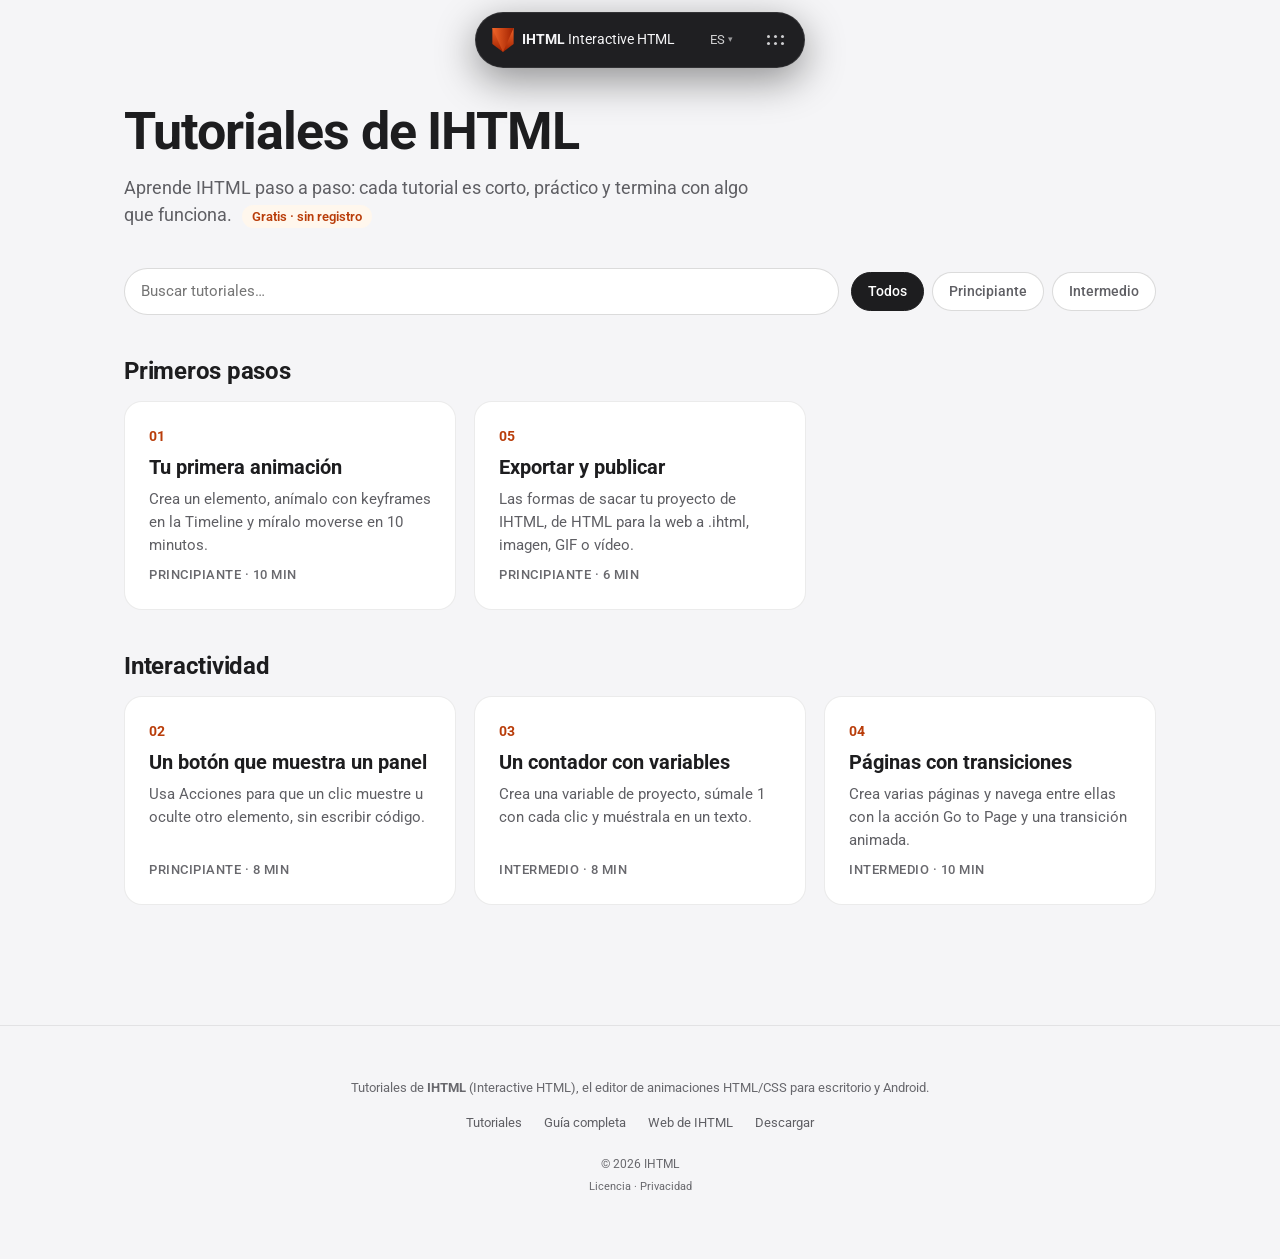
==== commit 788fbd05: "Plataforma: video por leccion, buscador, filtro por nivel y temas Co-Authored-By: Claude Opus 5.5 <n" ====
--- a/index.html
+++ b/index.html
@@ -105,39 +105,56 @@
     <div class="wrap">
       <main id="contenido" class="tutoriales">
         <h1>Tutoriales de IHTML</h1>
-        <p class="intro">Aprende IHTML paso a paso: cada tutorial es corto, práctico y termina con algo que funciona.</p>
-        <div class="tuto-grid">
-        <a class="tuto-card" href="primera-animacion.html">
-          <span class="tuto-num">01</span>
-          <h2>Tu primera animación</h2>
-          <p>Crea un elemento, anímalo con keyframes en la Timeline y míralo moverse en 10 minutos.</p>
-          <span class="tuto-meta">Principiante · 10 min</span>
-        </a>
-        <a class="tuto-card" href="boton-interactivo.html">
-          <span class="tuto-num">02</span>
-          <h2>Un botón que muestra un panel</h2>
-          <p>Usa Acciones para que un clic muestre u oculte otro elemento, sin escribir código.</p>
-          <span class="tuto-meta">Principiante · 8 min</span>
-        </a>
-        <a class="tuto-card" href="contador.html">
-          <span class="tuto-num">03</span>
-          <h2>Un contador con variables</h2>
-          <p>Crea una variable de proyecto, súmale 1 con cada clic y muéstrala en un texto.</p>
-          <span class="tuto-meta">Intermedio · 8 min</span>
-        </a>
-        <a class="tuto-card" href="paginas-transiciones.html">
-          <span class="tuto-num">04</span>
-          <h2>Páginas con transiciones</h2>
-          <p>Crea varias páginas y navega entre ellas con la acción Go to Page y una transición animada.</p>
-          <span class="tuto-meta">Intermedio · 10 min</span>
-        </a>
-        <a class="tuto-card" href="exportar-publicar.html">
-          <span class="tuto-num">05</span>
-          <h2>Exportar y publicar</h2>
-          <p>Las formas de sacar tu proyecto de IHTML, de HTML para la web a .ihtml, imagen, GIF o vídeo.</p>
-          <span class="tuto-meta">Principiante · 6 min</span>
-        </a>
+        <p class="intro">Aprende IHTML paso a paso: cada tutorial es corto, práctico y termina con algo que funciona. <span class="tuto-free">Gratis · sin registro</span></p>
+        <div class="tuto-tools">
+          <input type="search" class="tuto-search" placeholder="Buscar tutoriales…" aria-label="Buscar tutoriales…" />
+          <div class="tuto-chips" role="group">
+          <button type="button" class="tuto-chip is-activo" data-level="">Todos</button>
+          <button type="button" class="tuto-chip" data-level="beginner">Principiante</button>
+          <button type="button" class="tuto-chip" data-level="intermediate">Intermedio</button>
+          </div>
         </div>
+        <section class="tuto-cat">
+          <h2>Primeros pasos</h2>
+          <div class="tuto-grid">
+          <a class="tuto-card" href="primera-animacion.html" data-level="beginner" data-text="tu primera animación crea un elemento, anímalo con keyframes en la timeline y míralo moverse en 10 minutos. primeros pasos">
+            <span class="tuto-num">01</span>
+            <h3>Tu primera animación</h3>
+            <p>Crea un elemento, anímalo con keyframes en la Timeline y míralo moverse en 10 minutos.</p>
+            <span class="tuto-meta">Principiante · 10 min</span>
+          </a>
+          <a class="tuto-card" href="exportar-publicar.html" data-level="beginner" data-text="exportar y publicar las formas de sacar tu proyecto de ihtml, de html para la web a .ihtml, imagen, gif o vídeo. primeros pasos">
+            <span class="tuto-num">05</span>
+            <h3>Exportar y publicar</h3>
+            <p>Las formas de sacar tu proyecto de IHTML, de HTML para la web a .ihtml, imagen, GIF o vídeo.</p>
+            <span class="tuto-meta">Principiante · 6 min</span>
+          </a>
+          </div>
+        </section>
+        <section class="tuto-cat">
+          <h2>Interactividad</h2>
+          <div class="tuto-grid">
+          <a class="tuto-card" href="boton-interactivo.html" data-level="beginner" data-text="un botón que muestra un panel usa acciones para que un clic muestre u oculte otro elemento, sin escribir código. interactividad">
+            <span class="tuto-num">02</span>
+            <h3>Un botón que muestra un panel</h3>
+            <p>Usa Acciones para que un clic muestre u oculte otro elemento, sin escribir código.</p>
+            <span class="tuto-meta">Principiante · 8 min</span>
+          </a>
+          <a class="tuto-card" href="contador.html" data-level="intermediate" data-text="un contador con variables crea una variable de proyecto, súmale 1 con cada clic y muéstrala en un texto. interactividad">
+            <span class="tuto-num">03</span>
+            <h3>Un contador con variables</h3>
+            <p>Crea una variable de proyecto, súmale 1 con cada clic y muéstrala en un texto.</p>
+            <span class="tuto-meta">Intermedio · 8 min</span>
+          </a>
+          <a class="tuto-card" href="paginas-transiciones.html" data-level="intermediate" data-text="páginas con transiciones crea varias páginas y navega entre ellas con la acción go to page y una transición animada. interactividad">
+            <span class="tuto-num">04</span>
+            <h3>Páginas con transiciones</h3>
+            <p>Crea varias páginas y navega entre ellas con la acción Go to Page y una transición animada.</p>
+            <span class="tuto-meta">Intermedio · 10 min</span>
+          </a>
+          </div>
+        </section>
+        <p class="tuto-empty" hidden>No hay tutoriales que coincidan con la búsqueda.</p>
       </main>
     </div>
 
@@ -182,6 +199,50 @@
           ls.querySelector('.lang-switch-btn').setAttribute('aria-expanded', 'false');
         });
       });
+
+      // Video de YouTube: el reproductor solo se carga al pulsar.
+      document.querySelectorAll('.video-lite').forEach((b) => {
+        b.addEventListener('click', () => {
+          const f = document.createElement('iframe');
+          f.src = 'https://www.youtube-nocookie.com/embed/' + b.dataset.yt + '?autoplay=1&rel=0';
+          f.title = b.getAttribute('aria-label');
+          f.allow = 'autoplay; encrypted-media; picture-in-picture; fullscreen';
+          f.allowFullscreen = true;
+          b.replaceWith(f);
+        });
+      });
+
+      // Portada: buscador + filtro por nivel.
+      const search = document.querySelector('.tuto-search');
+      if (search) {
+        let level = '';
+        const apply = () => {
+          const q = search.value.trim().toLowerCase();
+          let total = 0;
+          document.querySelectorAll('.tuto-cat').forEach((sec) => {
+            let n = 0;
+            sec.querySelectorAll('.tuto-card').forEach((c) => {
+              const ok = (!level || c.dataset.level === level) && (!q || c.dataset.text.includes(q));
+              c.hidden = !ok;
+              if (ok) n++;
+            });
+            sec.hidden = n === 0;
+            total += n;
+          });
+          document.querySelector('.tuto-empty').hidden = total > 0;
+        };
+        search.addEventListener('input', apply);
+        document.querySelectorAll('.tuto-chip').forEach((chip) => {
+          chip.addEventListener('click', () => {
+            level = chip.dataset.level;
+            document.querySelectorAll('.tuto-chip').forEach((c) => {
+              c.classList.toggle('is-activo', c === chip);
+              c.setAttribute('aria-pressed', c === chip);
+            });
+            apply();
+          });
+        });
+      }
     </script>
   </body>
 </html>
--- a/assets/tutorial.css
+++ b/assets/tutorial.css
@@ -111,3 +111,175 @@
     padding: 92px 16px 80px;
   }
 }
+
+/* ---------- Plataforma: buscador, filtros, temas ---------- */
+
+[hidden] {
+  display: none !important;
+}
+
+.tuto-free {
+  display: inline-block;
+  margin-left: 6px;
+  padding: 2px 10px;
+  border-radius: 999px;
+  background: #fff7ed;
+  color: var(--accent-text);
+  font-size: 13px;
+  font-weight: 600;
+  vertical-align: middle;
+}
+
+.tuto-tools {
+  display: flex;
+  flex-wrap: wrap;
+  align-items: center;
+  gap: 12px;
+  margin: 0 0 8px;
+}
+
+.tuto-search {
+  flex: 1 1 260px;
+  min-width: 0;
+  padding: 11px 16px;
+  font: inherit;
+  font-size: 15px;
+  color: var(--ink);
+  background: var(--bg-alt);
+  border: 1px solid var(--line-strong);
+  border-radius: 999px;
+}
+
+.tuto-search:focus-visible {
+  outline: 2px solid var(--accent);
+  outline-offset: 1px;
+}
+
+.tuto-chips {
+  display: flex;
+  flex-wrap: wrap;
+  gap: 8px;
+}
+
+.tuto-chip {
+  padding: 8px 16px;
+  font: inherit;
+  font-size: 14px;
+  font-weight: 500;
+  color: var(--ink-2);
+  background: var(--bg-alt);
+  border: 1px solid var(--line-strong);
+  border-radius: 999px;
+  cursor: pointer;
+}
+
+.tuto-chip.is-activo {
+  color: #fff;
+  background: var(--ink);
+  border-color: var(--ink);
+}
+
+.tuto-cat {
+  padding: 0;
+}
+
+.tuto-cat h2 {
+  font-size: 24px;
+  letter-spacing: -0.01em;
+  margin: 44px 0 16px;
+}
+
+.tuto-card h3 {
+  font-size: 20px;
+  line-height: 1.25;
+  margin: 0;
+}
+
+.tuto-badge {
+  margin-left: 6px;
+  padding: 2px 8px;
+  border-radius: 999px;
+  background: var(--ink);
+  color: #fff;
+  font-size: 11px;
+  font-weight: 600;
+  letter-spacing: 0.02em;
+}
+
+.tuto-empty {
+  margin-top: 40px;
+  color: var(--ink-2);
+}
+
+/* ---------- Vídeo de la lección ---------- */
+
+.tuto-video {
+  margin: 28px 0 8px;
+  aspect-ratio: 16 / 9;
+  border-radius: var(--radius);
+  overflow: hidden;
+  background: #111;
+  border: 1px solid var(--line-strong);
+}
+
+.tuto-video video,
+.tuto-video iframe {
+  display: block;
+  width: 100%;
+  height: 100%;
+  border: 0;
+}
+
+.video-lite {
+  position: relative;
+  display: flex;
+  flex-direction: column;
+  align-items: center;
+  justify-content: center;
+  gap: 12px;
+  width: 100%;
+  height: 100%;
+  padding: 24px;
+  border: 0;
+  cursor: pointer;
+  color: #fff;
+  font: inherit;
+  background:
+    radial-gradient(circle at 30% 20%, rgba(249, 115, 22, 0.35), transparent 60%),
+    linear-gradient(135deg, #1d1d1f, #000);
+}
+
+.video-lite-play {
+  width: 72px;
+  height: 72px;
+  border-radius: 50%;
+  background: var(--accent);
+  position: relative;
+  transition: transform 0.15s ease;
+}
+
+.video-lite-play::after {
+  content: '';
+  position: absolute;
+  left: 29px;
+  top: 22px;
+  border-style: solid;
+  border-width: 14px 0 14px 22px;
+  border-color: transparent transparent transparent #fff;
+}
+
+.video-lite:hover .video-lite-play,
+.video-lite:focus-visible .video-lite-play {
+  transform: scale(1.08);
+}
+
+.video-lite-title {
+  font-size: clamp(18px, 3vw, 24px);
+  font-weight: 700;
+  text-align: center;
+}
+
+.video-lite-note {
+  font-size: 12.5px;
+  color: rgba(255, 255, 255, 0.65);
+}
